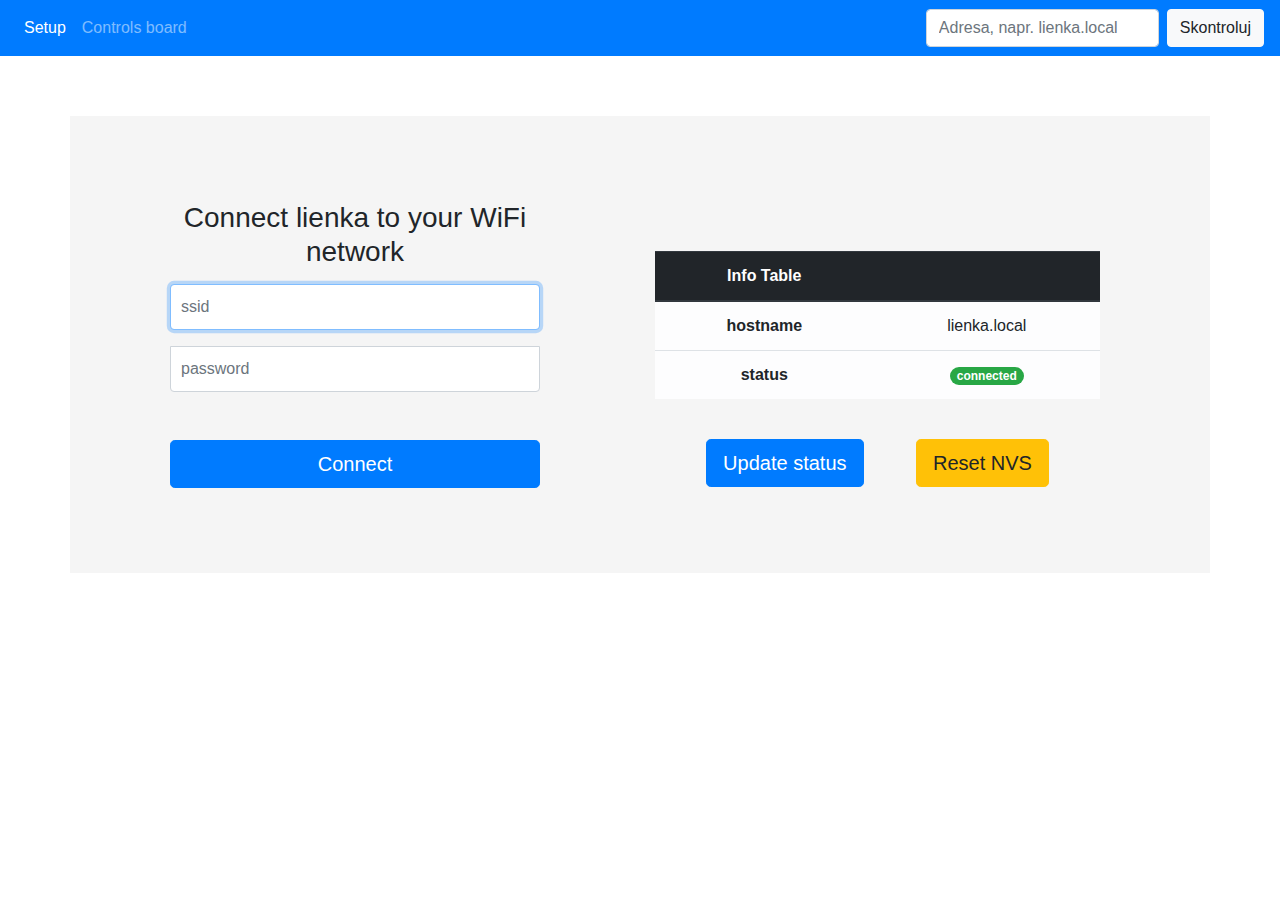
==== html/index.html @ 82ebc070 "Add files to repo" ====
<!DOCTYPE html>
<html>

  <head>
    <meta charset="utf-8">
    <title>Lienka WiFi setup</title>
    <meta name="author" content="Samuel Wendl">
    <meta name="description" content="Lienka bot">
    <meta name="viewport" content="width=device-width, initial-scale=1">
    <link href="css/style.css" rel="stylesheet">
    <link href="css/bootstrap.min.css" rel="stylesheet">
  </head>
  <body>
    <nav class="navbar navbar-expand-lg navbar-dark bg-primary">
      <div class="collapse navbar-collapse" id="navbarSupportedContent">
        <ul class="navbar-nav mr-auto">
          <li class="nav-item active">
            <a class="nav-link" href="index.html">Setup <span class="sr-only">(current)</span></a>
          </li>
          <li class="nav-item">
            <a class="nav-link" href="controlsboard.html">Controls board</a>
          </li>
        </ul>
        <form class="form-inline my-2 my-lg-0">
          <input id="lienka-address" class="form-control mr-sm-2" type="search" placeholder="Adresa, napr. lienka.local" aria-label="address">
          <button class="btn btn-light my-2 my-sm-0" type="submit">Skontroluj</button>
        </form>
      </div>
    </nav>
    <div class="container">
      <div class="row content-elem">
        <div class="col-lg-6">
          <form class="form-signin text-center rounded border-dark">
            <h1 class="h3 mb-3 font-weight-normal">Connect lienka to your WiFi network</h1>
            <label for="ssid" class="sr-only">ssid</label>
            <input type="text" id="ssid" class="form-control" placeholder="ssid" required autofocus>
            <label for="password" class="sr-only">password</label>
            <input type="password" id="password" class="form-control mt-3" placeholder="password" required>
            <button class="btn btn-lg btn-primary btn-block mt-5" type="submit">Connect</button>
          </form>
        </div>
        <div class="col-lg-5">
          <div class="table-status">
            <table class="table text-center">
              <thead class="thead-dark">
                <tr>
                  <th>Info Table</th>
                  <th></th>
                </tr>
              </thead>
              <tbody>
                <tr class="table-light">
                  <td style="font-weight: bold;">hostname</td>
                  <td>lienka.local</td>
                </tr>
                <tr class="table-light">
                  <td style="font-weight: bold;">status</td>
                  <td><span class="badge badge-pill badge-success">connected</span></td>
                </tr>
              </tbody>
            </table>
          </div>
          <div style="margin-top: 15px" class="text-center">
            <button type="button" class="btn btn-primary btn-lg m-4">Update status</button>
            <button type="button" class="btn btn-warning btn-lg m-4">Reset NVS</button>
          </div>
        </div>
      </div>
    </div>
  </body>
</html>
---- html/css/style.css ----
#main-div {
  margin-top: 5em;
}

.background-picture {
  position: relative;
  top:0px;
  left:0px;
}

.down-arrow {
  position: absolute;
  top: 290px;
  left :225px;
  height: 70px;
  width: 40px;
}

.up-arrow {
  transform: rotate(180deg);
  position: absolute;
  top: 140px;
  left :225px;
  height: 70px;
  width: 40px;
}

.left-arrow {
  transform: rotate(90deg);
  position: absolute;
  top: 215px;
  left : 150px;
  height: 70px;
  width: 40px;
}

.right-arrow {
  transform: rotate(270deg);
  position: absolute;
  top: 215px;
  left : 300px;
  height: 70px;
  width: 40px;
}

.go-button {
  position: absolute;
  top: 225px;
  left : 220px;
  height: 50px;
  width: 50px;
}


.bee-sprite {
  position: relative;
  left: 0;
  top: 0;
}

.control:hover {
  border-style: solid;
  border-width: 3px;
  border-color: rgba(0, 0, 0, 0);
}

#tile-board {
  background-color:#007bff;
  padding: 40px 0 20px 0;
  -webkit-border-radius: 30px;
  -moz-border-radius: 30px;
  border-radius: 30px;

  -webkit-box-shadow: -1px 10px 16px 0px rgba(0,0,0,0.71);
  -moz-box-shadow: -1px 10px 16px 0px rgba(0,0,0,0.71);
  box-shadow: -1px 10px 16px 0px rgba(0,0,0,0.71);
}

#send-button {
  margin-top: 20px;
}

.form-signin {
  width: 100%;
  max-width: 430px;
  padding: 55px 30px 55px 30px;
  margin: 0 auto;
  margin-top: 30px;
}

.form-signin .form-control {
  position: relative;
  box-sizing: border-box;
  height: auto;
  padding: 10px;
  font-size: 16px;
}
.form-signin .form-control:focus {
  z-index: 2;
}
.form-signin input[type="ssid"] {
  margin-bottom: -1px;
  border-bottom-right-radius: 0;
  border-bottom-left-radius: 0;
}
.form-signin input[type="password"] {
  margin-bottom: 10px;
  border-top-left-radius: 0;
  border-top-right-radius: 0;
}

.content-elem {
  background-color: #f5f5f5;
  margin-top: 60px;
  padding-bottom: 30px;
}

.table-status {
  padding-top: 135px;
  margin: 0 auto;
}
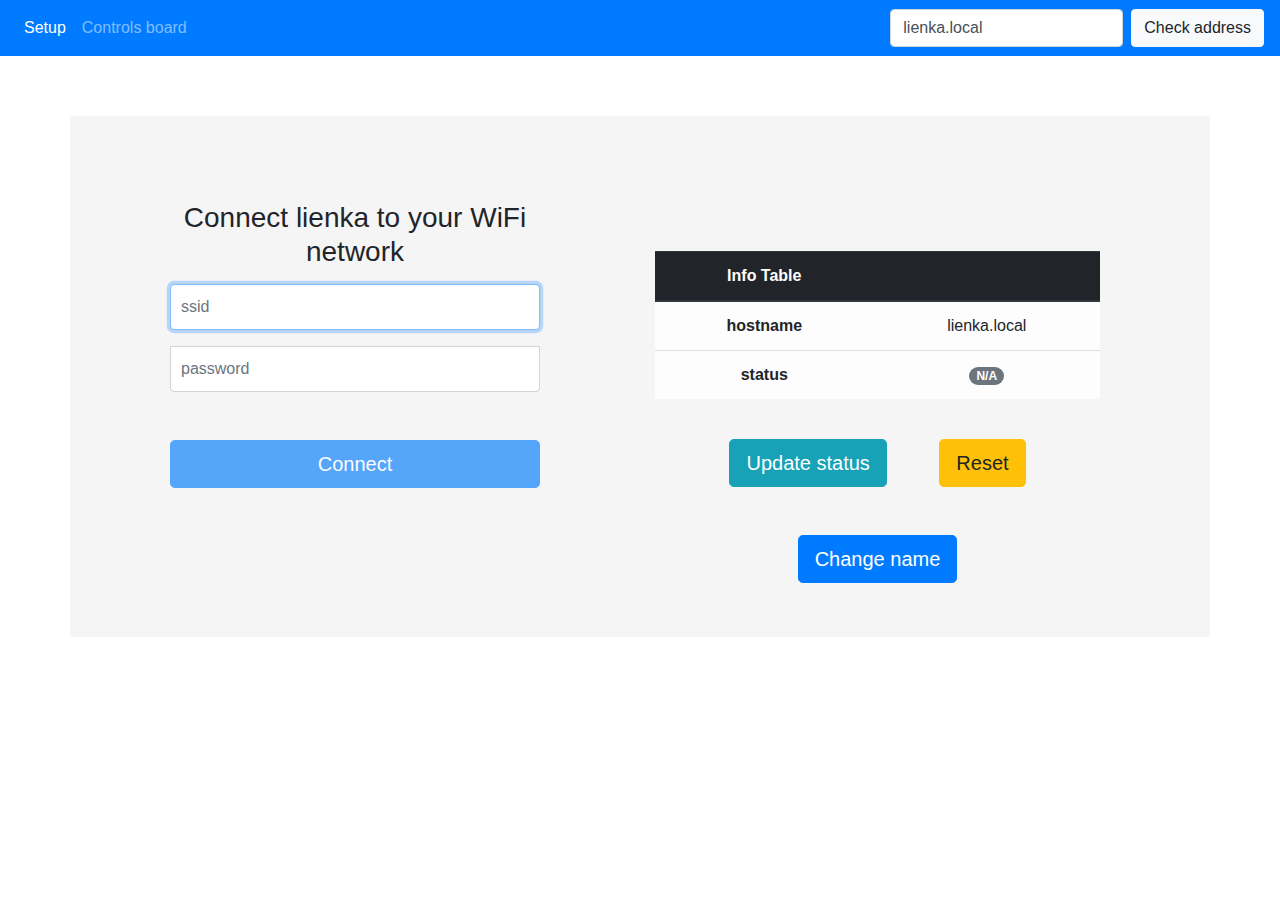
==== commit 53cc610a: "Add configuration page for web app" ====
--- a/html/index.html
+++ b/html/index.html
@@ -21,24 +21,52 @@
             <a class="nav-link" href="controlsboard.html">Controls board</a>
           </li>
         </ul>
-        <form class="form-inline my-2 my-lg-0">
-          <input id="lienka-address" class="form-control mr-sm-2" type="search" placeholder="Adresa, napr. lienka.local" aria-label="address">
-          <button class="btn btn-light my-2 my-sm-0" type="submit">Skontroluj</button>
-        </form>
+        <div class="form-inline my-2 my-lg-0">
+          <input
+            id="addressInput"
+            pattern="\w+\.local|\d+\.\d+\.\d+\.\d+"
+            title="Must specify address with .local or ip address"
+            class="form-control mr-sm-2"
+            type="search"
+            placeholder="Adress, e.g. lienka.local"
+            aria-label="address">
+          <button class="btn btn-light my-2 my-sm-0" id="checkAddressButton" type="submit">Check address</button>
+        </div>
       </div>
     </nav>
+    <div id="alertDiv"></div>
     <div class="container">
       <div class="row content-elem">
         <div class="col-lg-6">
-          <form class="form-signin text-center rounded border-dark">
+          <form id="setupStaForm" class="form-signin text-center rounded border-dark">
             <h1 class="h3 mb-3 font-weight-normal">Connect lienka to your WiFi network</h1>
             <label for="ssid" class="sr-only">ssid</label>
-            <input type="text" id="ssid" class="form-control" placeholder="ssid" required autofocus>
+            <input type="text" id="ssid" name="ssid" class="form-control" placeholder="ssid" required autofocus>
             <label for="password" class="sr-only">password</label>
-            <input type="password" id="password" class="form-control mt-3" placeholder="password" required>
-            <button class="btn btn-lg btn-primary btn-block mt-5" type="submit">Connect</button>
+            <input type="password" id="password" name="pass" class="form-control mt-3" placeholder="password" required>
+            <button id="staButton" class="btn btn-lg btn-primary btn-block mt-5">Connect</button>
           </form>
         </div>
+        <!-- Network Modal -->
+        <div class="modal fade" id="networkModal" tabindex="-1" role="dialog" aria-labelledby="networkModalLabel" aria-hidden="true">
+          <div class="modal-dialog" role="document">
+            <div class="modal-content">
+              <div class="modal-header">
+                <h5 class="modal-title" id="networkModalLabel">Network info set</h5>
+                <button type="button" class="close" data-dismiss="modal" aria-label="Close">
+                  <span aria-hidden="true">&times;</span>
+                </button>
+              </div>
+              <div class="modal-body">
+                Network credentials sent, lienka now should reboot and connect to your wifi network.
+              </div>
+              <div class="modal-footer">
+                <button type="button" class="btn btn-primary" data-dismiss="modal">Close</button>
+              </div>
+            </div>
+          </div>
+        </div>
+
         <div class="col-lg-5">
           <div class="table-status">
             <table class="table text-center">
@@ -51,21 +79,89 @@
               <tbody>
                 <tr class="table-light">
                   <td style="font-weight: bold;">hostname</td>
-                  <td>lienka.local</td>
+                  <td id="hostname-td"></td>
                 </tr>
                 <tr class="table-light">
                   <td style="font-weight: bold;">status</td>
-                  <td><span class="badge badge-pill badge-success">connected</span></td>
+                  <td id="statusValue"><span class="badge badge-pill badge-secondary">N/A</span></td>
                 </tr>
               </tbody>
             </table>
           </div>
           <div style="margin-top: 15px" class="text-center">
-            <button type="button" class="btn btn-primary btn-lg m-4">Update status</button>
-            <button type="button" class="btn btn-warning btn-lg m-4">Reset NVS</button>
+            <button type="button" id="statusButton" class="btn btn-info btn-lg m-4">Update status</button>
+            <button type="button" data-toggle="modal" data-target="#resetModal" class="btn btn-warning btn-lg m-4">
+              Reset
+            </button>
+            <!-- Reset Warning Modal -->
+            <div class="modal fade" id="resetModal" tabindex="-1" role="dialog" aria-labelledby="resetModalLabel" aria-hidden="true">
+              <div class="modal-dialog" role="document">
+                <div class="modal-content">
+                  <div class="modal-header">
+                    <h5 class="modal-title" id="resetModalLabel">Reset Warning</h5>
+                    <button type="button" class="close" data-dismiss="modal" aria-label="Close">
+                      <span aria-hidden="true">&times;</span>
+                    </button>
+                  </div>
+                  <div class="modal-body">
+                    This operation will reset the device and all its settings, do you wish to continue?
+                  </div>
+                  <div class="modal-footer">
+                    <button id="resetButton" data-dismiss="modal" type="button" class="btn btn-primary">Reset</button>
+                    <button type="button" class="btn btn-secondary" data-dismiss="modal">Close</button>
+                  </div>
+                </div>
+              </div>
+            </div>
+            <!-- After Reset Modal -->
+            <div class="modal fade" id="afterResetModal" tabindex="-1" role="dialog" aria-labelledby="afterResetModalLabel" aria-hidden="true">
+              <div class="modal-dialog" role="document">
+                <div class="modal-content">
+                  <div class="modal-header">
+                    <h5 class="modal-title" id="afterResetModalLabel">Info</h5>
+                    <button type="button" class="close" data-dismiss="modal" aria-label="Close">
+                      <span aria-hidden="true">&times;</span>
+                    </button>
+                  </div>
+                  <div class="modal-body">
+                    Your device should be now reset
+                  </div>
+                  <div class="modal-footer">
+                    <button type="button" class="btn btn-primary" data-dismiss="modal">Close</button>
+                  </div>
+                </div>
+              </div>
+            </div>
+            <button type="button" data-toggle="modal" data-target="#changeNameModal" class="btn btn-primary btn-lg m-4">
+              Change name
+            </button>
+            <!-- Change name Modal -->
+            <div class="modal fade" id="changeNameModal" tabindex="-1" role="dialog" aria-labelledby="changeNameModalLabel" aria-hidden="true">
+              <div class="modal-dialog" role="document">
+                <div class="modal-content">
+                  <div class="modal-header">
+                    <h5 class="modal-title" id="changeNameModalLabel">Change name</h5>
+                    <button type="button" class="close" data-dismiss="modal" aria-label="Close">
+                      <span aria-hidden="true">&times;</span>
+                    </button>
+                  </div>
+                  <div class="modal-body">
+                    Change the name of your lienka robot (letters and numbers are allowed). Note that ".local" sufix will be added automatically.
+                  </div>
+                  <input type="text" id="newNameInput" name="newNameInput" class="form-control mt-3" placeholder="e.g. lienka">
+                  <div class="modal-footer">
+                    <button id="changeNameButton" type="button" class="btn btn-primary">Change name</button>
+                    <button type="button" class="btn btn-secondary" data-dismiss="modal">Close</button>
+                  </div>
+                </div>
+              </div>
+            </div>
           </div>
         </div>
       </div>
     </div>
+    <script src="js/jquery.min.js"></script>
+    <script src="js/bootstrap.min.js"></script>
+    <script src="js/index.js"></script>
   </body>
 </html>
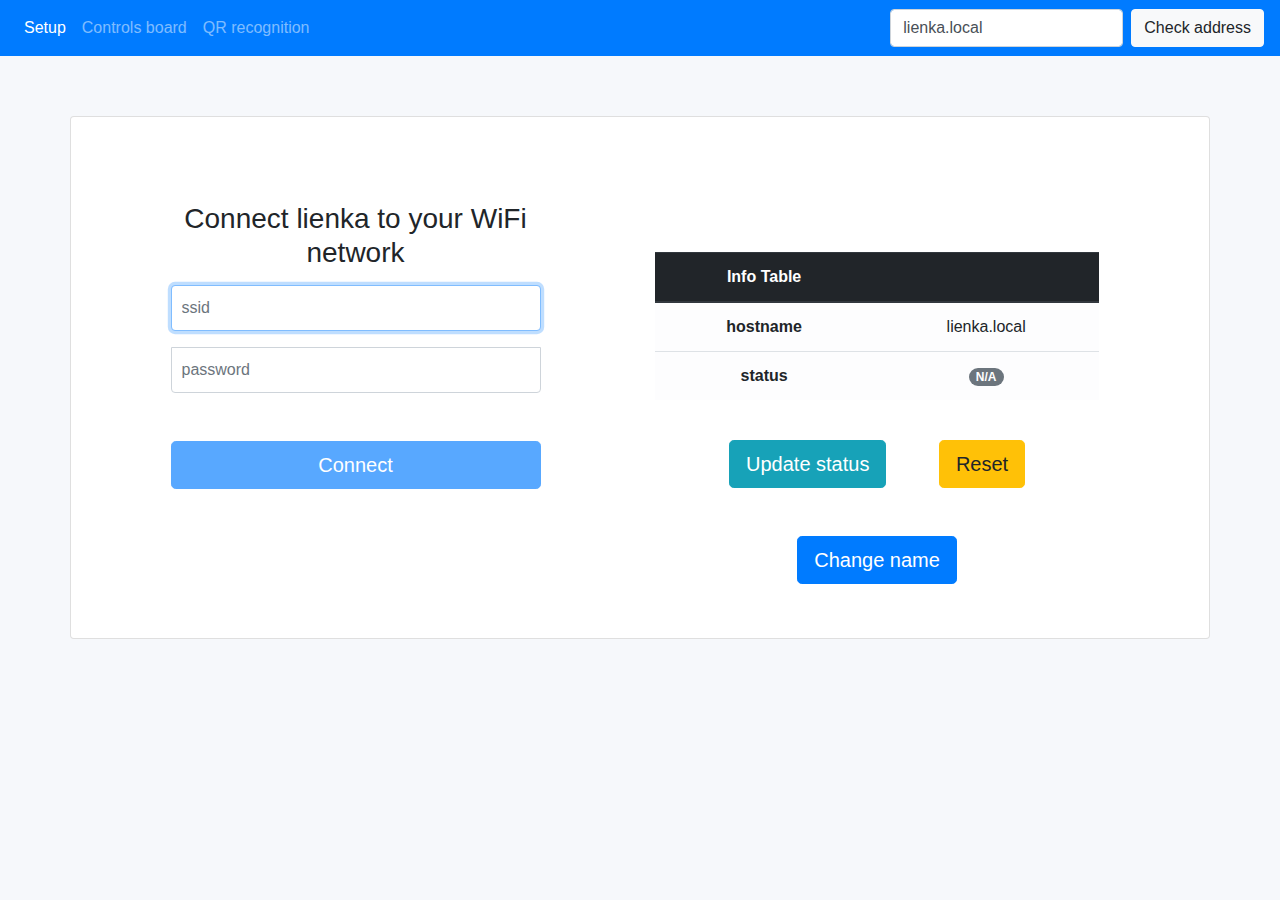
==== commit fde27f47: "Add qr recognition" ====
--- a/html/index.html
+++ b/html/index.html
@@ -19,6 +19,9 @@
           </li>
           <li class="nav-item">
             <a class="nav-link" href="controlsboard.html">Controls board</a>
+          </li>
+          <li class="nav-item">
+            <a class="nav-link" href="qr-recognition.html">QR recognition</a>
           </li>
         </ul>
         <div class="form-inline my-2 my-lg-0">
--- a/html/css/style.css
+++ b/html/css/style.css
@@ -1,3 +1,7 @@
+body {
+  background-color:#F6F8FB!important;
+}
+
 #main-div {
   margin-top: 5em;
 }
@@ -110,7 +114,9 @@
 }
 
 .content-elem {
-  background-color: #f5f5f5;
+  background-color: #fff;
+  border: 1px solid rgba(0,0,0,.125);
+  border-radius: .25rem;
   margin-top: 60px;
   padding-bottom: 30px;
 }
@@ -118,4 +124,24 @@
 .table-status {
   padding-top: 135px;
   margin: 0 auto;
+}
+
+#loader {
+  display: inline-block;
+  height: 20px;
+}
+
+.request-loader {
+  padding-top:10px;
+  border: 3px solid #ececec;
+  border-top: 3px solid #2090db;
+  border-radius: 50%;
+  width: 20px;
+  height: 20px;
+  animation: spin 2s linear infinite;
+}
+
+@keyframes spin {
+  from { transform: rotate(0deg); }
+  to { transform: rotate(360deg); }
 }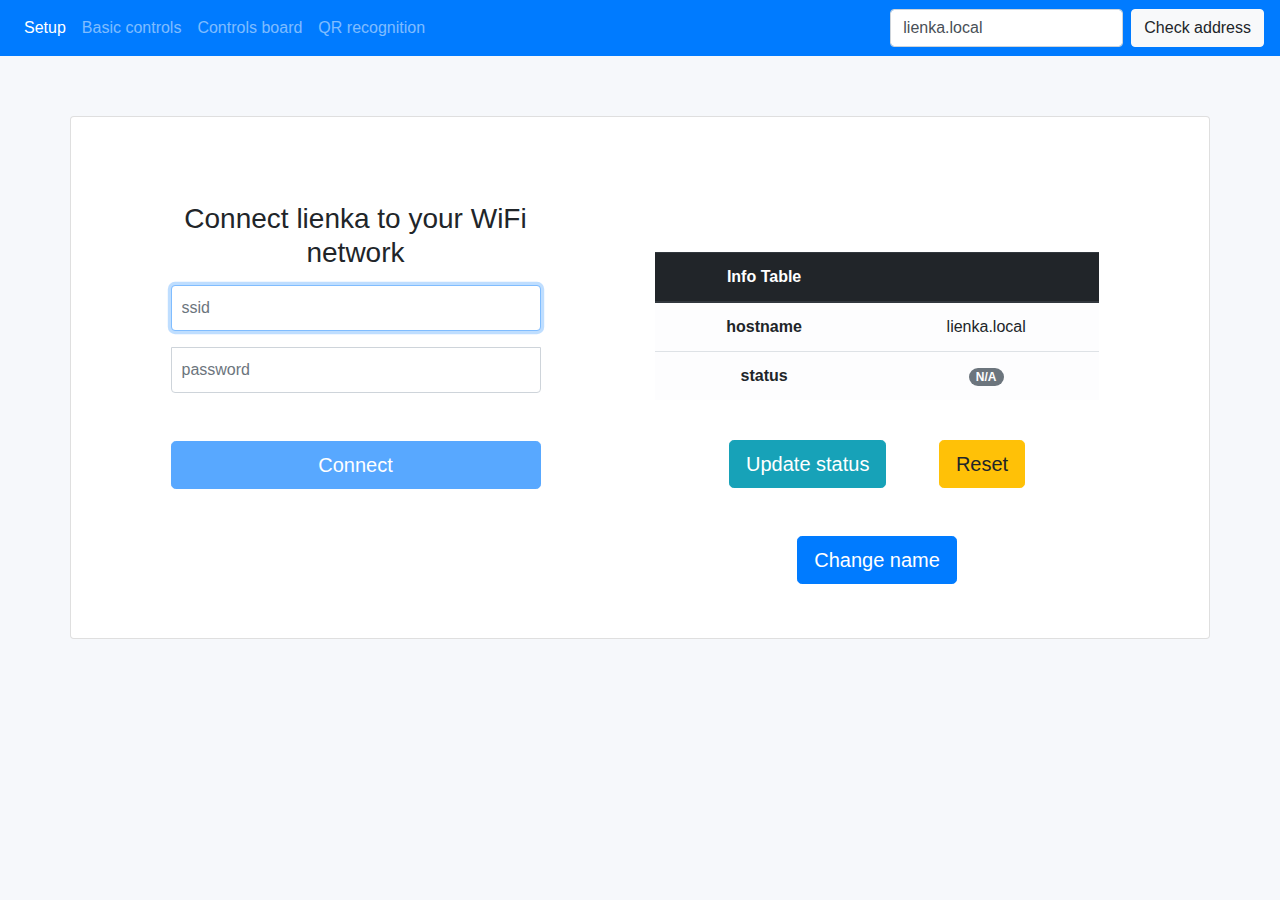
==== commit 99f09db9: "Add parser with syntax analyse and basic controls page" ====
--- a/html/index.html
+++ b/html/index.html
@@ -16,6 +16,9 @@
         <ul class="navbar-nav mr-auto">
           <li class="nav-item active">
             <a class="nav-link" href="index.html">Setup <span class="sr-only">(current)</span></a>
+          </li>
+          <li class="nav-item">
+            <a class="nav-link" href="controls.html">Basic controls</a>
           </li>
           <li class="nav-item">
             <a class="nav-link" href="controlsboard.html">Controls board</a>
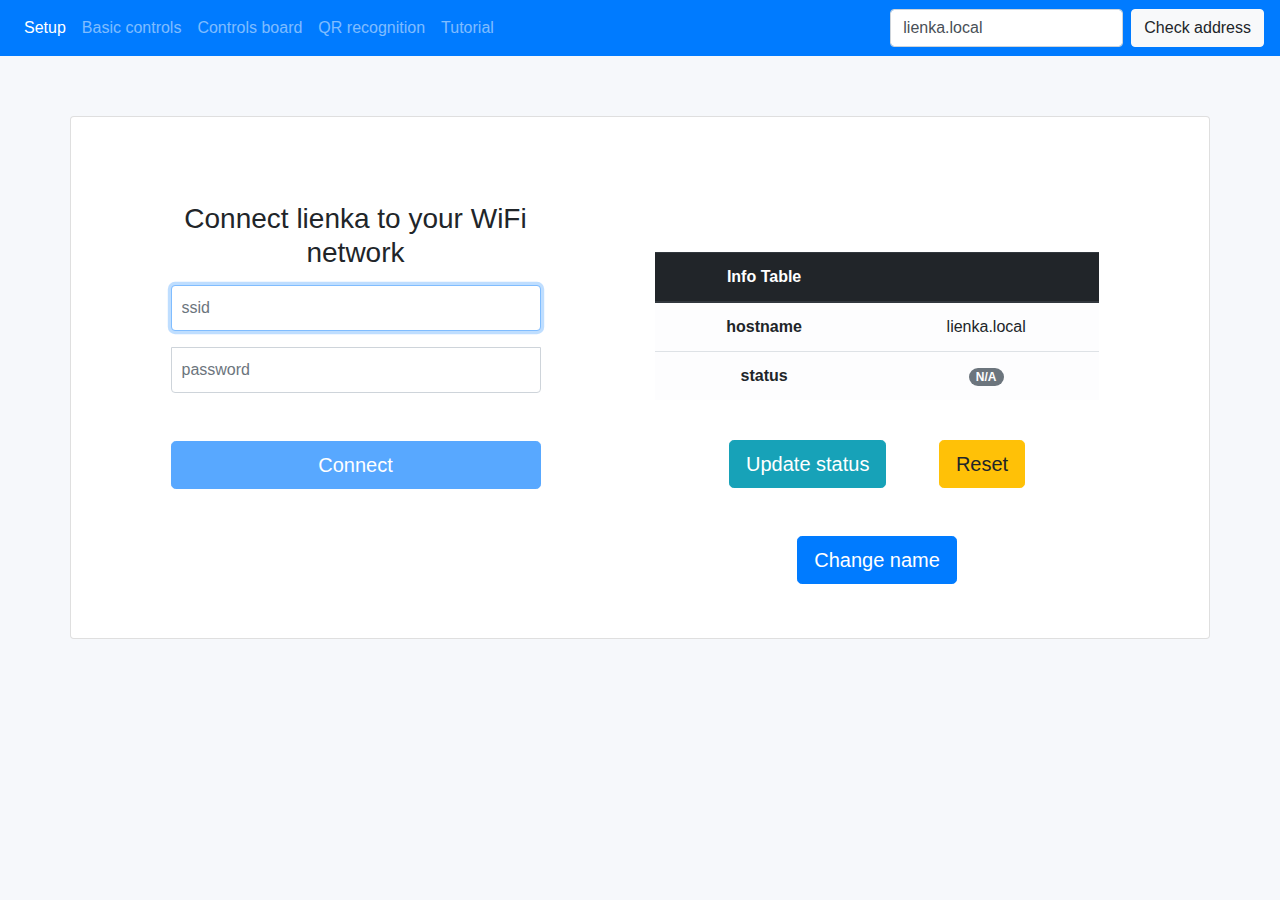
==== commit d9597193: "Add tutorial" ====
--- a/html/index.html
+++ b/html/index.html
@@ -25,6 +25,9 @@
           </li>
           <li class="nav-item">
             <a class="nav-link" href="qr-recognition.html">QR recognition</a>
+          </li>
+          <li class="nav-item">
+            <a class="nav-link" href="tutorial.html">Tutorial</a>
           </li>
         </ul>
         <div class="form-inline my-2 my-lg-0">
@@ -167,7 +170,8 @@
       </div>
     </div>
     <script src="js/jquery.min.js"></script>
+    <script src="js/common.js"></script>
+    <script src="js/index.js"></script>
     <script src="js/bootstrap.min.js"></script>
-    <script src="js/index.js"></script>
   </body>
 </html>
--- a/html/css/style.css
+++ b/html/css/style.css
@@ -84,6 +84,10 @@
   margin-top: 20px;
 }
 
+#hint-button {
+  margin-top: 20px;
+}
+
 .form-signin {
   width: 100%;
   max-width: 430px;
@@ -144,4 +148,13 @@
 @keyframes spin {
   from { transform: rotate(0deg); }
   to { transform: rotate(360deg); }
-}+}
+
+#tutorialCanvas {
+  border:1px solid #000000;
+  background-image: url("../img/tutorial/grid.png");
+}
+
+#tutorial-div {
+  margin-top: 1em;
+}
